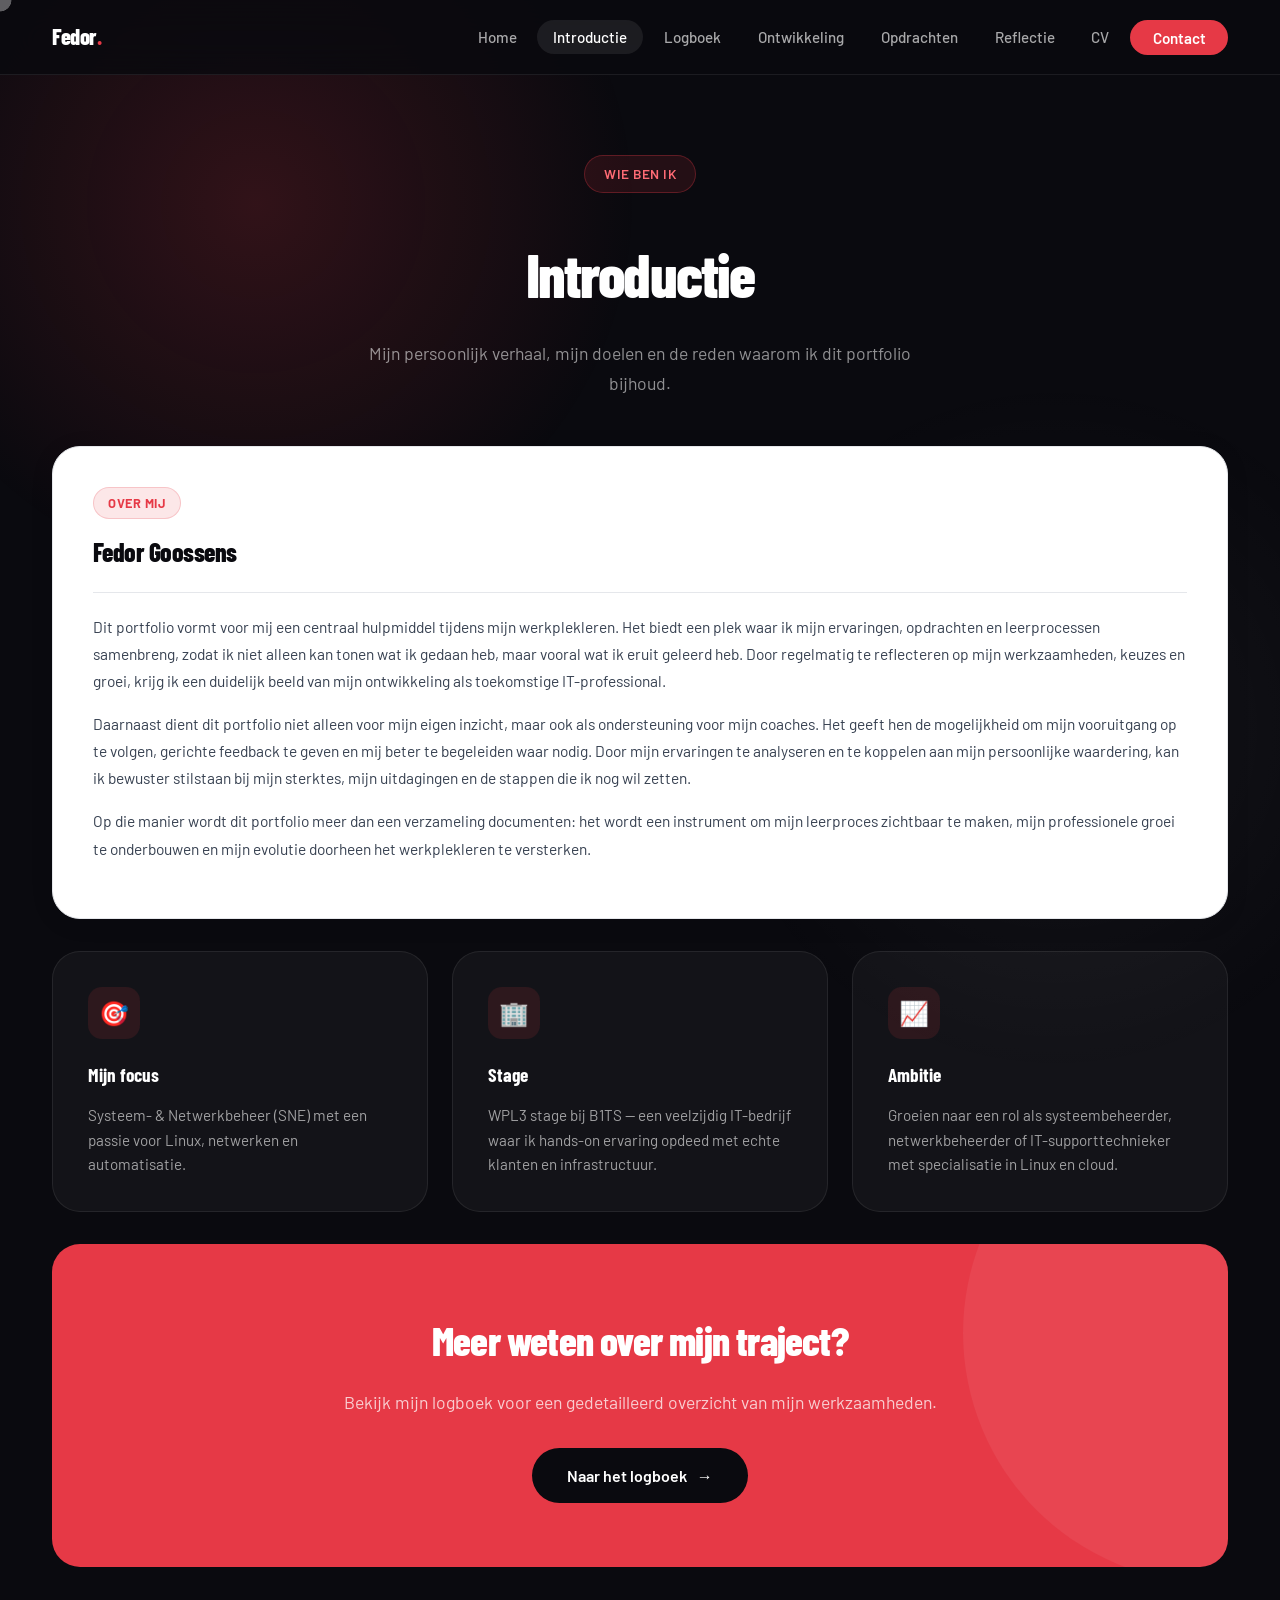
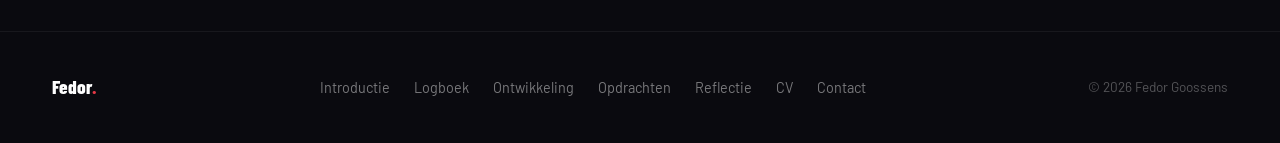
==== introductie.html @ 0ab0ee17 "Add files via upload" ====
<!DOCTYPE html>
<html lang="nl">
<head>
    <meta charset="UTF-8">
    <meta name="viewport" content="width=device-width, initial-scale=1.0">
    <title>Portfolio – Introductie</title>
    <link rel="stylesheet" href="https://cdnjs.cloudflare.com/ajax/libs/animate.css/4.1.1/animate.min.css">
    <link rel="stylesheet" href="style.css">
</head>
<body>

<header>
    <nav class="navbar">
        <a href="index.html" class="logo">Fedor<span>.</span></a>
        <ul class="nav-links" id="navLinks">
            <li><a href="index.html">Home</a></li>
            <li><a href="introductie.html" class="active">Introductie</a></li>
            <li><a href="logboek.html">Logboek</a></li>
            <li><a href="ontwikkeling.html">Ontwikkeling</a></li>
            <li><a href="opdrachten.html">Opdrachten</a></li>
            <li><a href="reflectie.html">Reflectie</a></li>
            <li><a href="cv.html">CV</a></li>
            <li><a href="contact.html" class="nav-cta">Contact</a></li>
        </ul>
        <div class="nav-toggle" id="navToggle">
            <span></span><span></span><span></span>
        </div>
    </nav>
</header>

<div class="page-header">
    <div class="container">
        <div class="hero-badge fade-up d1 sa-js" data-sa-anim="fadeInDown" data-sa-duration="600ms" data-sa-delay="0ms">Wie ben ik</div>
        <h1 class="fade-up d2 sa-js" data-sa-anim="fadeInUp" data-sa-duration="700ms" data-sa-delay="100ms">Introductie</h1>
        <p class="fade-up d3 sa-js" data-sa-anim="fadeInUp" data-sa-duration="700ms" data-sa-delay="200ms">Mijn persoonlijk verhaal, mijn doelen en de reden waarom ik dit portfolio bijhoud.</p>
    </div>
</div>

<div class="content-section">
    <div class="container">

        <div class="content-card fade-up d1 sa-js" data-sa-anim="fadeInUp" data-sa-duration="700ms" data-sa-delay="0ms">
            <div class="card-label">Over mij</div>
            <h2>Fedor Goossens</h2>
            <hr class="divider-card">
            <p>
                Dit portfolio vormt voor mij een centraal hulpmiddel tijdens mijn werkplekleren.
                Het biedt een plek waar ik mijn ervaringen, opdrachten en leerprocessen samenbreng,
                zodat ik niet alleen kan tonen wat ik gedaan heb, maar vooral wat ik eruit geleerd heb.
                Door regelmatig te reflecteren op mijn werkzaamheden, keuzes en groei, krijg ik een duidelijk beeld van mijn ontwikkeling als toekomstige IT-professional.
            </p>
            <p>
                Daarnaast dient dit portfolio niet alleen voor mijn eigen inzicht, maar ook als ondersteuning voor mijn coaches.
                Het geeft hen de mogelijkheid om mijn vooruitgang op te volgen, gerichte feedback te geven en mij beter te begeleiden waar nodig.
                Door mijn ervaringen te analyseren en te koppelen aan mijn persoonlijke waardering, kan ik bewuster stilstaan bij mijn sterktes, mijn uitdagingen en de stappen die ik nog wil zetten.
            </p>
            <p>
                Op die manier wordt dit portfolio meer dan een verzameling documenten:
                het wordt een instrument om mijn leerproces zichtbaar te maken, mijn professionele groei te onderbouwen
                en mijn evolutie doorheen het werkplekleren te versterken.
            </p>
        </div>

        <div class="grid-3 sa-js" data-sa-anim="fadeInUp" data-sa-duration="700ms" data-sa-delay="100ms" style="margin-bottom:2rem;">
            <div class="card-dark fade-up d2 sa-js" data-sa-anim="fadeInUp" data-sa-duration="600ms" data-sa-delay="100ms">
                <div class="card-icon" style="background:rgba(230,57,70,0.12);">🎯</div>
                <h3>Mijn focus</h3>
                <p>Systeem- & Netwerkbeheer (SNE) met een passie voor Linux, netwerken en automatisatie.</p>
            </div>
            <div class="card-dark fade-up d3 sa-js" data-sa-anim="fadeInUp" data-sa-duration="600ms" data-sa-delay="200ms">
                <div class="card-icon" style="background:rgba(230,57,70,0.12);">🏢</div>
                <h3>Stage</h3>
                <p>WPL3 stage bij B1TS — een veelzijdig IT-bedrijf waar ik hands-on ervaring opdeed met echte klanten en infrastructuur.</p>
            </div>
            <div class="card-dark fade-up d4 sa-js" data-sa-anim="fadeInUp" data-sa-duration="600ms" data-sa-delay="300ms">
                <div class="card-icon" style="background:rgba(230,57,70,0.12);">📈</div>
                <h3>Ambitie</h3>
                <p>Groeien naar een rol als systeembeheerder, netwerkbeheerder of IT-supporttechnieker met specialisatie in Linux en cloud.</p>
            </div>
        </div>

        <div class="cta-banner fade-up sa-js" data-sa-anim="fadeInUp" data-sa-duration="700ms">
            <h2>Meer weten over mijn traject?</h2>
            <p>Bekijk mijn logboek voor een gedetailleerd overzicht van mijn werkzaamheden.</p>
            <a href="logboek.html" class="btn btn-dark btn-arrow"><span>Naar het logboek</span></a>
        </div>

    </div>
</div>

<footer>
    <div class="container">
        <div class="footer-inner">
            <a href="index.html" class="footer-logo">Fedor<span>.</span></a>
            <div class="footer-links">
                <a href="introductie.html">Introductie</a>
                <a href="logboek.html">Logboek</a>
                <a href="ontwikkeling.html">Ontwikkeling</a>
                <a href="opdrachten.html">Opdrachten</a>
                <a href="reflectie.html">Reflectie</a>
                <a href="cv.html">CV</a>
                <a href="contact.html">Contact</a>
            </div>
            <span class="footer-copy">© 2026 Fedor Goossens</span>
        </div>
    </div>
</footer>

<script>
    const toggle = document.getElementById('navToggle');
    const links  = document.getElementById('navLinks');
    toggle.addEventListener('click', () => links.classList.toggle('open'));
</script>
    <script src="cursor.js"></script>
    <script src="scroll-animate.js"></script>
    <script>const sa = new ScrollAnimate();</script>
</body>
</html>
---- style.css ----
/* ============================================================
   FEDOR GOOSSENS – PORTFOLIO  |  style.css
   Dark theme · Rood/Wit glow · Klikkracht-geïnspireerd
   ============================================================ */

@import url('https://fonts.googleapis.com/css2?family=Barlow+Condensed:wght@600;700;800&family=Barlow:wght@300;400;500;600&display=swap');

/* ===== VARIABELEN ===== */
:root {
    --bg:           #0a0a0f;
    --bg-card:      #ffffff;
    --bg-card2:     #f8f8fc;
    --text-dark:    #0a0a0f;
    --text-white:   #ffffff;
    --text-muted:   #6b7280;
    --red:          #e63946;
    --red-glow:     rgba(230, 57, 70, 0.45);
    --red-soft:     rgba(230, 57, 70, 0.12);
    --white-glow:   rgba(255, 255, 255, 0.08);
    --border:       rgba(255,255,255,0.08);
    --border-card:  #e5e7eb;
    --radius-xl:    28px;
    --radius-lg:    20px;
    --radius-md:    14px;
    --radius-pill:  60px;
    --shadow-card:  0 4px 24px rgba(0,0,0,0.08);
    --shadow-hover: 0 20px 48px rgba(0,0,0,0.14);
    --transition:   all 0.3s cubic-bezier(0.4, 0, 0.2, 1);
}

/* ===== RESET ===== */
*, *::before, *::after {
    margin: 0;
    padding: 0;
    box-sizing: border-box;
}

html { scroll-behavior: smooth; }

body {
    background-color: var(--bg);
    font-family: 'Barlow', system-ui, sans-serif;
    color: var(--text-white);
    line-height: 1.6;
    -webkit-font-smoothing: antialiased;
    overflow-x: hidden;
}

/* ===== ACHTERGROND GLOW ===== */
body::before {
    content: '';
    position: fixed;
    top: -20%;
    left: -10%;
    width: 60vw;
    height: 60vw;
    background: radial-gradient(ellipse, rgba(230,57,70,0.18) 0%, transparent 70%);
    border-radius: 50%;
    pointer-events: none;
    z-index: 0;
    animation: glowPulse 8s ease-in-out infinite alternate;
}

body::after {
    content: '';
    position: fixed;
    bottom: -20%;
    right: -10%;
    width: 55vw;
    height: 55vw;
    background: radial-gradient(ellipse, rgba(255,255,255,0.05) 0%, transparent 70%);
    border-radius: 50%;
    pointer-events: none;
    z-index: 0;
    animation: glowPulse 10s ease-in-out infinite alternate-reverse;
}

@keyframes glowPulse {
    0%   { opacity: 0.6; transform: scale(1); }
    100% { opacity: 1;   transform: scale(1.1); }
}

/* ===== FADE-IN ANIMATIES ===== */
@keyframes fadeUp {
    from { opacity: 0; transform: translateY(32px); }
    to   { opacity: 1; transform: translateY(0); }
}

@keyframes fadeIn {
    from { opacity: 0; }
    to   { opacity: 1; }
}

.fade-up {
    opacity: 0;
    animation: fadeUp 0.7s cubic-bezier(0.4,0,0.2,1) forwards;
}

.fade-up.d1 { animation-delay: 0.1s; }
.fade-up.d2 { animation-delay: 0.2s; }
.fade-up.d3 { animation-delay: 0.3s; }
.fade-up.d4 { animation-delay: 0.4s; }
.fade-up.d5 { animation-delay: 0.5s; }
.fade-up.d6 { animation-delay: 0.6s; }

/* ===== CONTAINER ===== */
.container {
    max-width: 1240px;
    margin: 0 auto;
    padding: 0 2rem;
    position: relative;
    z-index: 1;
}

/* ===== NAVIGATIE ===== */
header {
    position: sticky;
    top: 0;
    z-index: 100;
    background: rgba(10, 10, 15, 0.85);
    backdrop-filter: blur(20px);
    -webkit-backdrop-filter: blur(20px);
    border-bottom: 1px solid var(--border);
}

.navbar {
    display: flex;
    justify-content: space-between;
    align-items: center;
    padding: 1.2rem 2rem;
    max-width: 1240px;
    margin: 0 auto;
}

.logo {
    font-family: 'Barlow Condensed', sans-serif;
    font-size: 1.4rem;
    font-weight: 800;
    color: var(--text-white);
    text-decoration: none;
    letter-spacing: -0.02em;
}

.logo span {
    color: var(--red);
}

.nav-links {
    display: flex;
    align-items: center;
    gap: 0.3rem;
    list-style: none;
}

.nav-links a {
    text-decoration: none;
    color: rgba(255,255,255,0.65);
    font-weight: 500;
    font-size: 0.95rem;
    padding: 0.5rem 1rem;
    border-radius: var(--radius-pill);
    transition: var(--transition);
    position: relative;
}

.nav-links a:hover,
.nav-links a.active {
    color: var(--text-white);
    background: rgba(255,255,255,0.08);
}

.nav-cta {
    background: var(--red) !important;
    color: var(--text-white) !important;
    padding: 0.55rem 1.4rem !important;
    border-radius: var(--radius-pill) !important;
    font-weight: 600 !important;
    overflow: hidden;
    position: relative;
}

.nav-cta::after {
    content: '';
    position: absolute;
    inset: 0;
    background: rgba(255,255,255,0);
    transition: var(--transition);
}

.nav-cta:hover::after {
    background: rgba(255,255,255,0.12);
}

/* Hamburger menu (mobiel) */
.nav-toggle {
    display: none;
    flex-direction: column;
    gap: 5px;
    cursor: pointer;
    padding: 4px;
}

.nav-toggle span {
    width: 24px;
    height: 2px;
    background: var(--text-white);
    border-radius: 2px;
    transition: var(--transition);
}

/* ===== HERO SECTION ===== */
.hero {
    padding: 7rem 0 5rem;
    position: relative;
    z-index: 1;
    text-align: center;
}

.hero-badge {
    display: inline-flex;
    align-items: center;
    gap: 0.5rem;
    background: rgba(230,57,70,0.12);
    border: 1px solid rgba(230,57,70,0.3);
    color: #ff6b75;
    padding: 0.45rem 1.2rem;
    border-radius: var(--radius-pill);
    font-size: 0.85rem;
    font-weight: 600;
    margin-bottom: 2rem;
    letter-spacing: 0.5px;
    text-transform: uppercase;
}

.hero h1 {
    font-family: 'Barlow Condensed', sans-serif;
    font-size: clamp(2.8rem, 7vw, 5.5rem);
    font-weight: 800;
    line-height: 1.05;
    letter-spacing: -0.03em;
    margin-bottom: 1.5rem;
    color: var(--text-white);
}

.hero h1 .highlight {
    color: var(--red);
}

.hero p {
    font-size: 1.2rem;
    color: rgba(255,255,255,0.6);
    max-width: 600px;
    margin: 0 auto 2.5rem;
    line-height: 1.7;
}

/* ===== KNOPPEN ===== */
.btn {
    display: inline-flex;
    align-items: center;
    gap: 0.6rem;
    padding: 0.9rem 2.2rem;
    border-radius: var(--radius-pill);
    font-size: 1rem;
    font-weight: 600;
    text-decoration: none;
    cursor: pointer;
    border: none;
    transition: var(--transition);
    position: relative;
    overflow: hidden;
    font-family: 'Barlow', sans-serif;
}

.btn::before {
    content: '';
    position: absolute;
    left: -100%;
    top: 0;
    width: 100%;
    height: 100%;
    background: rgba(255,255,255,0.15);
    transition: left 0.35s cubic-bezier(0.4,0,0.2,1);
    z-index: 0;
}

.btn:hover::before {
    left: 0;
}

.btn span, .btn svg {
    position: relative;
    z-index: 1;
}

.btn-primary {
    background: var(--red);
    color: white;
    box-shadow: 0 0 24px rgba(230,57,70,0.35);
}

.btn-primary:hover {
    transform: translateY(-2px);
    box-shadow: 0 0 36px rgba(230,57,70,0.55);
}

.btn-outline {
    background: transparent;
    color: var(--text-white);
    border: 1.5px solid rgba(255,255,255,0.25);
}

.btn-outline:hover {
    border-color: rgba(255,255,255,0.6);
    transform: translateY(-2px);
}

.btn-dark {
    background: var(--text-dark);
    color: white;
}

.btn-dark:hover {
    background: #1a1a2e;
    transform: translateY(-2px);
}

.btn-arrow::after {
    content: '→';
    transition: transform 0.3s ease;
}

.btn-arrow:hover::after {
    transform: translateX(4px);
}

/* ===== KAARTJES ===== */
.card {
    background: var(--bg-card);
    border-radius: var(--radius-xl);
    padding: 2.2rem;
    border: 1px solid var(--border-card);
    box-shadow: var(--shadow-card);
    transition: var(--transition);
    color: var(--text-dark);
}

.card:hover {
    transform: translateY(-6px);
    box-shadow: var(--shadow-hover);
}

.card h2, .card h3 {
    color: var(--text-dark);
    font-family: 'Barlow Condensed', sans-serif;
}

.card p, .card li {
    color: #4b5563;
}

/* ===== SECTIES ===== */
section {
    padding: 5rem 0;
    position: relative;
    z-index: 1;
}

.section-label {
    display: inline-block;
    font-size: 0.8rem;
    font-weight: 700;
    letter-spacing: 2px;
    text-transform: uppercase;
    color: var(--red);
    margin-bottom: 1rem;
}

.section-title {
    font-family: 'Barlow Condensed', sans-serif;
    font-size: clamp(1.8rem, 4vw, 2.8rem);
    font-weight: 800;
    letter-spacing: -0.02em;
    margin-bottom: 1rem;
    color: var(--text-white);
    line-height: 1.15;
}

.section-subtitle {
    color: rgba(255,255,255,0.55);
    font-size: 1.1rem;
    max-width: 580px;
    line-height: 1.7;
    margin-bottom: 3rem;
}

/* ===== GRID ===== */
.grid-3 {
    display: grid;
    grid-template-columns: repeat(3, 1fr);
    gap: 1.5rem;
}

.grid-2 {
    display: grid;
    grid-template-columns: repeat(2, 1fr);
    gap: 1.5rem;
}

/* ===== KAART ICOON ===== */
.card-icon {
    width: 52px;
    height: 52px;
    border-radius: 14px;
    background: var(--red-soft);
    display: flex;
    align-items: center;
    justify-content: center;
    font-size: 1.5rem;
    margin-bottom: 1.3rem;
}

/* ===== DARK CARD (op donkere achtergrond) ===== */
.card-dark {
    background: rgba(255,255,255,0.04);
    border: 1px solid rgba(255,255,255,0.08);
    border-radius: var(--radius-xl);
    padding: 2.2rem;
    color: var(--text-white);
    transition: var(--transition);
}

.card-dark:hover {
    background: rgba(255,255,255,0.07);
    border-color: rgba(230,57,70,0.3);
    transform: translateY(-4px);
}

.card-dark h3 {
    font-family: 'Barlow Condensed', sans-serif;
    font-size: 1.2rem;
    font-weight: 700;
    margin-bottom: 0.8rem;
    color: var(--text-white);
}

.card-dark p {
    color: rgba(255,255,255,0.6);
    font-size: 0.95rem;
    line-height: 1.6;
}

/* ===== CTA BANNER ===== */
.cta-banner {
    background: var(--red);
    border-radius: var(--radius-xl);
    padding: 4rem 3rem;
    text-align: center;
    position: relative;
    overflow: hidden;
}

.cta-banner::before {
    content: '';
    position: absolute;
    top: -50%;
    right: -20%;
    width: 500px;
    height: 500px;
    background: rgba(255,255,255,0.06);
    border-radius: 50%;
    pointer-events: none;
}

.cta-banner h2 {
    font-family: 'Barlow Condensed', sans-serif;
    font-size: clamp(1.8rem, 4vw, 2.5rem);
    font-weight: 800;
    color: white;
    margin-bottom: 1rem;
    letter-spacing: -0.02em;
}

.cta-banner p {
    color: rgba(255,255,255,0.75);
    font-size: 1.1rem;
    margin-bottom: 2rem;
}

/* ===== PDF BOX ===== */
.pdf-box {
    background: var(--bg-card);
    border: 1px solid var(--border-card);
    border-radius: var(--radius-lg);
    padding: 1.4rem 1.8rem;
    display: flex;
    align-items: center;
    justify-content: space-between;
    gap: 1rem;
    margin-bottom: 1rem;
    transition: var(--transition);
}

.pdf-box:hover {
    border-color: var(--red);
    box-shadow: 0 0 0 1px var(--red);
    transform: translateY(-2px);
}

.pdf-box strong {
    color: var(--text-dark);
    font-weight: 600;
    font-size: 0.95rem;
}

.pdf-box a {
    display: inline-flex;
    align-items: center;
    gap: 0.5rem;
    background: var(--text-dark);
    color: white;
    padding: 0.55rem 1.3rem;
    border-radius: var(--radius-pill);
    text-decoration: none;
    font-size: 0.9rem;
    font-weight: 600;
    transition: var(--transition);
    white-space: nowrap;
    flex-shrink: 0;
}

.pdf-box a:hover {
    background: var(--red);
}

/* ===== AFBEELDINGEN ===== */
.img-card {
    width: 100%;
    border-radius: var(--radius-lg);
    overflow: hidden;
    box-shadow: var(--shadow-card);
}

.img-card img {
    width: 100%;
    height: auto;
    display: block;
    object-fit: contain;
}

/* ===== LIJST STIJLEN ===== */
.styled-list {
    list-style: none;
    padding: 0;
}

.styled-list li {
    padding: 0.6rem 0;
    padding-left: 1.6rem;
    position: relative;
    color: #4b5563;
    font-size: 0.95rem;
}

.styled-list li::before {
    content: '';
    position: absolute;
    left: 0;
    top: 50%;
    transform: translateY(-50%);
    width: 8px;
    height: 8px;
    border-radius: 50%;
    background: var(--red);
}

/* ===== TAGS / PILLS ===== */
.tag {
    display: inline-block;
    background: var(--red-soft);
    color: var(--red);
    border: 1px solid rgba(230,57,70,0.2);
    padding: 0.3rem 0.9rem;
    border-radius: var(--radius-pill);
    font-size: 0.82rem;
    font-weight: 600;
    margin: 0.2rem;
}

/* ===== STAP INDICATOR ===== */
.step-number {
    font-family: 'Barlow Condensed', sans-serif;
    font-size: 0.75rem;
    font-weight: 800;
    letter-spacing: 1px;
    color: rgba(255,255,255,0.2);
    text-transform: uppercase;
    margin-bottom: 0.5rem;
}

/* ===== DIVIDER ===== */
.divider {
    border: none;
    border-top: 1px solid rgba(255,255,255,0.06);
    margin: 1.5rem 0;
}

.divider-card {
    border: none;
    border-top: 1px solid var(--border-card);
    margin: 1.2rem 0;
}

/* ===== PAGE HEADER ===== */
.page-header {
    padding: 5rem 0 3rem;
    text-align: center;
}

.page-header h1 {
    font-family: 'Barlow Condensed', sans-serif;
    font-size: clamp(2.2rem, 5vw, 3.8rem);
    font-weight: 800;
    letter-spacing: -0.03em;
    margin-bottom: 1rem;
    color: var(--text-white);
}

.page-header p {
    color: rgba(255,255,255,0.55);
    font-size: 1.1rem;
    max-width: 580px;
    margin: 0 auto;
    line-height: 1.7;
}

/* ===== CONTENT SECTIES ===== */
.content-section {
    padding: 0 0 4rem;
}

.content-card {
    background: var(--bg-card);
    border-radius: var(--radius-xl);
    padding: 2.5rem;
    border: 1px solid var(--border-card);
    box-shadow: var(--shadow-card);
    margin-bottom: 2rem;
    transition: var(--transition);
}

.content-card:hover {
    box-shadow: var(--shadow-hover);
}

.content-card h2 {
    font-family: 'Barlow Condensed', sans-serif;
    font-size: 1.6rem;
    font-weight: 800;
    color: var(--text-dark);
    margin-bottom: 0.5rem;
    letter-spacing: -0.02em;
}

.content-card h3 {
    font-family: 'Barlow Condensed', sans-serif;
    font-size: 1.15rem;
    font-weight: 700;
    color: var(--text-dark);
    margin: 1.5rem 0 0.5rem;
}

.content-card h3:first-of-type {
    margin-top: 1rem;
}

.content-card p {
    color: #374151;
    line-height: 1.75;
    font-size: 0.97rem;
    margin-bottom: 1rem;
}

.content-card ul {
    padding-left: 0;
    list-style: none;
    margin: 0.8rem 0;
}

.content-card ul li {
    padding: 0.4rem 0 0.4rem 1.6rem;
    position: relative;
    color: #374151;
    font-size: 0.95rem;
}

.content-card ul li::before {
    content: '';
    position: absolute;
    left: 0;
    top: 50%;
    transform: translateY(-50%);
    width: 7px;
    height: 7px;
    border-radius: 50%;
    background: var(--red);
}

.content-card .card-label {
    display: inline-block;
    background: var(--red-soft);
    color: var(--red);
    border: 1px solid rgba(230,57,70,0.2);
    padding: 0.3rem 0.9rem;
    border-radius: var(--radius-pill);
    font-size: 0.8rem;
    font-weight: 700;
    letter-spacing: 0.5px;
    text-transform: uppercase;
    margin-bottom: 0.8rem;
}

/* ===== FORMULIER ===== */
.form-group {
    margin-bottom: 1.5rem;
}

.form-group label {
    display: block;
    font-weight: 600;
    font-size: 0.9rem;
    color: var(--text-dark);
    margin-bottom: 0.5rem;
}

.form-group input,
.form-group textarea {
    width: 100%;
    padding: 0.9rem 1.2rem;
    background: #f9fafb;
    border: 1.5px solid #e5e7eb;
    border-radius: var(--radius-md);
    font-size: 1rem;
    font-family: 'Barlow', sans-serif;
    color: var(--text-dark);
    outline: none;
    transition: var(--transition);
}

.form-group input:focus,
.form-group textarea:focus {
    border-color: var(--red);
    background: white;
    box-shadow: 0 0 0 3px rgba(230,57,70,0.1);
}

.form-group textarea {
    resize: vertical;
    min-height: 160px;
}

.form-row {
    display: grid;
    grid-template-columns: 1fr 1fr;
    gap: 1rem;
}

.submit-btn {
    width: 100%;
    background: var(--text-dark);
    color: white;
    border: none;
    padding: 1rem 2rem;
    border-radius: var(--radius-pill);
    font-size: 1rem;
    font-weight: 600;
    font-family: 'Barlow', sans-serif;
    cursor: pointer;
    transition: var(--transition);
    display: flex;
    align-items: center;
    justify-content: center;
    gap: 0.6rem;
    position: relative;
    overflow: hidden;
}

.submit-btn::before {
    content: '';
    position: absolute;
    left: -100%;
    top: 0;
    width: 100%;
    height: 100%;
    background: var(--red);
    transition: left 0.35s cubic-bezier(0.4,0,0.2,1);
    z-index: 1;
    pointer-events: none;
}

.submit-btn:hover::before {
    left: 0;
}

.submit-btn span {
    position: relative;
    z-index: 1;
}

.submit-btn:disabled {
    opacity: 0.6;
    cursor: not-allowed;
}

/* ===== STATUS BERICHTEN ===== */
.status-message {
    display: none;
    padding: 1rem 1.4rem;
    border-radius: var(--radius-md);
    margin-top: 1rem;
    font-weight: 500;
    font-size: 0.95rem;
}

.status-message.success {
    display: block;
    background: #f0fdf4;
    border: 1.5px solid #86efac;
    color: #166534;
}

.status-message.error {
    display: block;
    background: #fef2f2;
    border: 1.5px solid #fca5a5;
    color: #991b1b;
}

/* ===== CHECKBOX ===== */
.checkbox-group {
    display: flex;
    align-items: flex-start;
    gap: 0.8rem;
    margin-bottom: 1.5rem;
}

.checkbox-group input[type="checkbox"] {
    width: 18px;
    height: 18px;
    min-width: 18px;
    margin-top: 2px;
    accent-color: var(--text-dark);
    cursor: pointer;
}

.checkbox-group label {
    font-size: 0.88rem;
    color: #6b7280;
    line-height: 1.5;
    cursor: pointer;
}

/* ===== SETUP NOTICE ===== */
.setup-notice {
    background: #fffbeb;
    border: 1.5px solid #fcd34d;
    border-radius: var(--radius-lg);
    padding: 1.4rem 1.8rem;
    margin-bottom: 2rem;
    font-size: 0.88rem;
    color: #92400e;
    line-height: 1.6;
}

.setup-notice strong {
    display: block;
    margin-bottom: 0.4rem;
    font-size: 0.95rem;
}

.setup-notice ol {
    margin: 0.5rem 0 0 1.2rem;
}

.setup-notice li {
    margin-bottom: 0.25rem;
}

.setup-notice code {
    background: rgba(0,0,0,0.07);
    padding: 0.1rem 0.4rem;
    border-radius: 4px;
    font-family: monospace;
    font-size: 0.85rem;
}

/* ===== FOOTER ===== */
footer {
    border-top: 1px solid rgba(255,255,255,0.06);
    padding: 2.5rem 0;
    position: relative;
    z-index: 1;
}

.footer-inner {
    display: flex;
    justify-content: space-between;
    align-items: center;
    flex-wrap: wrap;
    gap: 1rem;
}

.footer-logo {
    font-family: 'Barlow Condensed', sans-serif;
    font-size: 1.2rem;
    font-weight: 800;
    color: var(--text-white);
    text-decoration: none;
}

.footer-logo span { color: var(--red); }

.footer-links {
    display: flex;
    gap: 1.5rem;
    flex-wrap: wrap;
}

.footer-links a {
    color: rgba(255,255,255,0.45);
    text-decoration: none;
    font-size: 0.9rem;
    transition: var(--transition);
}

.footer-links a:hover { color: var(--text-white); }

.footer-copy {
    color: rgba(255,255,255,0.3);
    font-size: 0.85rem;
}

/* ===== RESPONSIVE ===== */
@media (max-width: 1024px) {
    .grid-3 { grid-template-columns: repeat(2, 1fr); }
}

@media (max-width: 768px) {
    .navbar { padding: 1rem 1.5rem; }

    .nav-links {
        display: none;
        position: absolute;
        top: 100%;
        left: 0;
        right: 0;
        background: rgba(10,10,15,0.97);
        backdrop-filter: blur(20px);
        flex-direction: column;
        padding: 1.5rem;
        border-bottom: 1px solid var(--border);
        gap: 0.3rem;
    }

    .nav-links.open { display: flex; }
    .nav-links a { width: 100%; padding: 0.7rem 1rem; }
    .nav-toggle { display: flex; }

    .grid-3, .grid-2 { grid-template-columns: 1fr; }

    .hero { padding: 5rem 0 3.5rem; }

    .form-row { grid-template-columns: 1fr; }

    .pdf-box {
        flex-direction: column;
        align-items: flex-start;
    }

    .cta-banner { padding: 3rem 1.8rem; }

    .footer-inner { flex-direction: column; text-align: center; }
    .footer-links { justify-content: center; }
}

@media (max-width: 480px) {
    .container { padding: 0 1.2rem; }
    .content-card { padding: 1.8rem; }
    .page-header { padding: 4rem 0 2.5rem; }
}

/* ===== TERMINAL ===== */
#terminal-wrapper {
    border-radius: 12px;
    overflow: hidden;
    box-shadow:
        0 0 0 1px rgba(255,255,255,0.07),
        0 0 80px rgba(230,57,70,0.12),
        0 32px 64px rgba(0,0,0,0.7);
}

#terminal {
    background: #1a1a1a;
    font-family: 'Courier New', 'Lucida Console', monospace;
    font-size: 0.88rem;
    line-height: 1.55;
    display: flex;
    flex-direction: column;
    height: 520px;
    cursor: text;
}

/* Titelbalk — macOS stijl */
#terminal-titlebar {
    background: #2d2d2d;
    padding: 0.65rem 1rem;
    display: flex;
    align-items: center;
    gap: 0.5rem;
    border-bottom: 1px solid #111;
    user-select: none;
    flex-shrink: 0;
}

.t-dot {
    width: 13px;
    height: 13px;
    border-radius: 50%;
    display: inline-block;
    flex-shrink: 0;
}

#terminal-title {
    color: rgba(255,255,255,0.4);
    font-size: 0.78rem;
    font-family: -apple-system, BlinkMacSystemFont, sans-serif;
    position: absolute;
    left: 50%;
    transform: translateX(-50%);
    pointer-events: none;
}

/* Output gebied */
#terminal-output {
    flex: 1;
    padding: 1rem 1.4rem 0.5rem;
    overflow-y: auto;
    scroll-behavior: smooth;
    background: #1a1a1a;
}

#terminal-output::-webkit-scrollbar { width: 5px; }
#terminal-output::-webkit-scrollbar-track { background: #1a1a1a; }
#terminal-output::-webkit-scrollbar-thumb { background: #444; border-radius: 4px; }
#terminal-output::-webkit-scrollbar-thumb:hover { background: #666; }

/* Input lijn onderaan */
#terminal-input-line {
    display: flex;
    align-items: center;
    padding: 0.5rem 1.4rem 0.8rem;
    background: #1a1a1a;
    flex-shrink: 0;
    border-top: 1px solid #2a2a2a;
}

.t-prompt {
    color: #e63946;
    font-family: 'Courier New', monospace;
    font-size: 0.88rem;
    white-space: nowrap;
    font-weight: 700;
    flex-shrink: 0;
}

#terminal-input {
    flex: 1;
    background: transparent;
    border: none;
    outline: none;
    color: #f0f0f0;
    font-family: 'Courier New', monospace;
    font-size: 0.88rem;
    caret-color: #e63946;
    min-width: 0;
}

/* Tekst kleuren */
.t-welcome { color: #ccc; margin-bottom: 0.8rem; line-height: 1.7; }
.t-line {
    display: block;
    margin: 0;
    padding: 0.05rem 0;
    color: #ccc;
    white-space: pre-wrap;
    word-break: break-word;
    font-size: 0.88rem;
    line-height: 1.55;
}
.t-blank { display: block; height: 0.6rem; }
.t-cmd-echo { color: #888; }
.t-red    { color: #e63946; font-weight: 600; }
.t-white  { color: #ffffff; font-weight: 600; }
.t-muted  { color: #666; }
.t-green  { color: #3fb950; }
.t-yellow { color: #e3b341; }
.t-cyan   { color: #79c0ff; }
.t-bold   { font-weight: 700; }

.t-link {
    color: #e63946;
    text-decoration: underline;
    cursor: pointer;
}
.t-link:hover { color: #ff8088; }

.t-table-key { color: #79c0ff; display: inline-block; min-width: 140px; }
.t-table-val { color: #ccc; }

/* Cursor knippert */
@keyframes blink { 0%,100%{opacity:1} 50%{opacity:0} }
#terminal-input { animation: none; }

@media (max-width: 768px) {
    #terminal { height: 420px; font-size: 0.8rem; }
    #terminal-output { padding: 0.8rem 1rem 0.4rem; }
    #terminal-input-line { padding: 0.4rem 1rem 0.7rem; }
    .t-line { font-size: 0.8rem; }
}
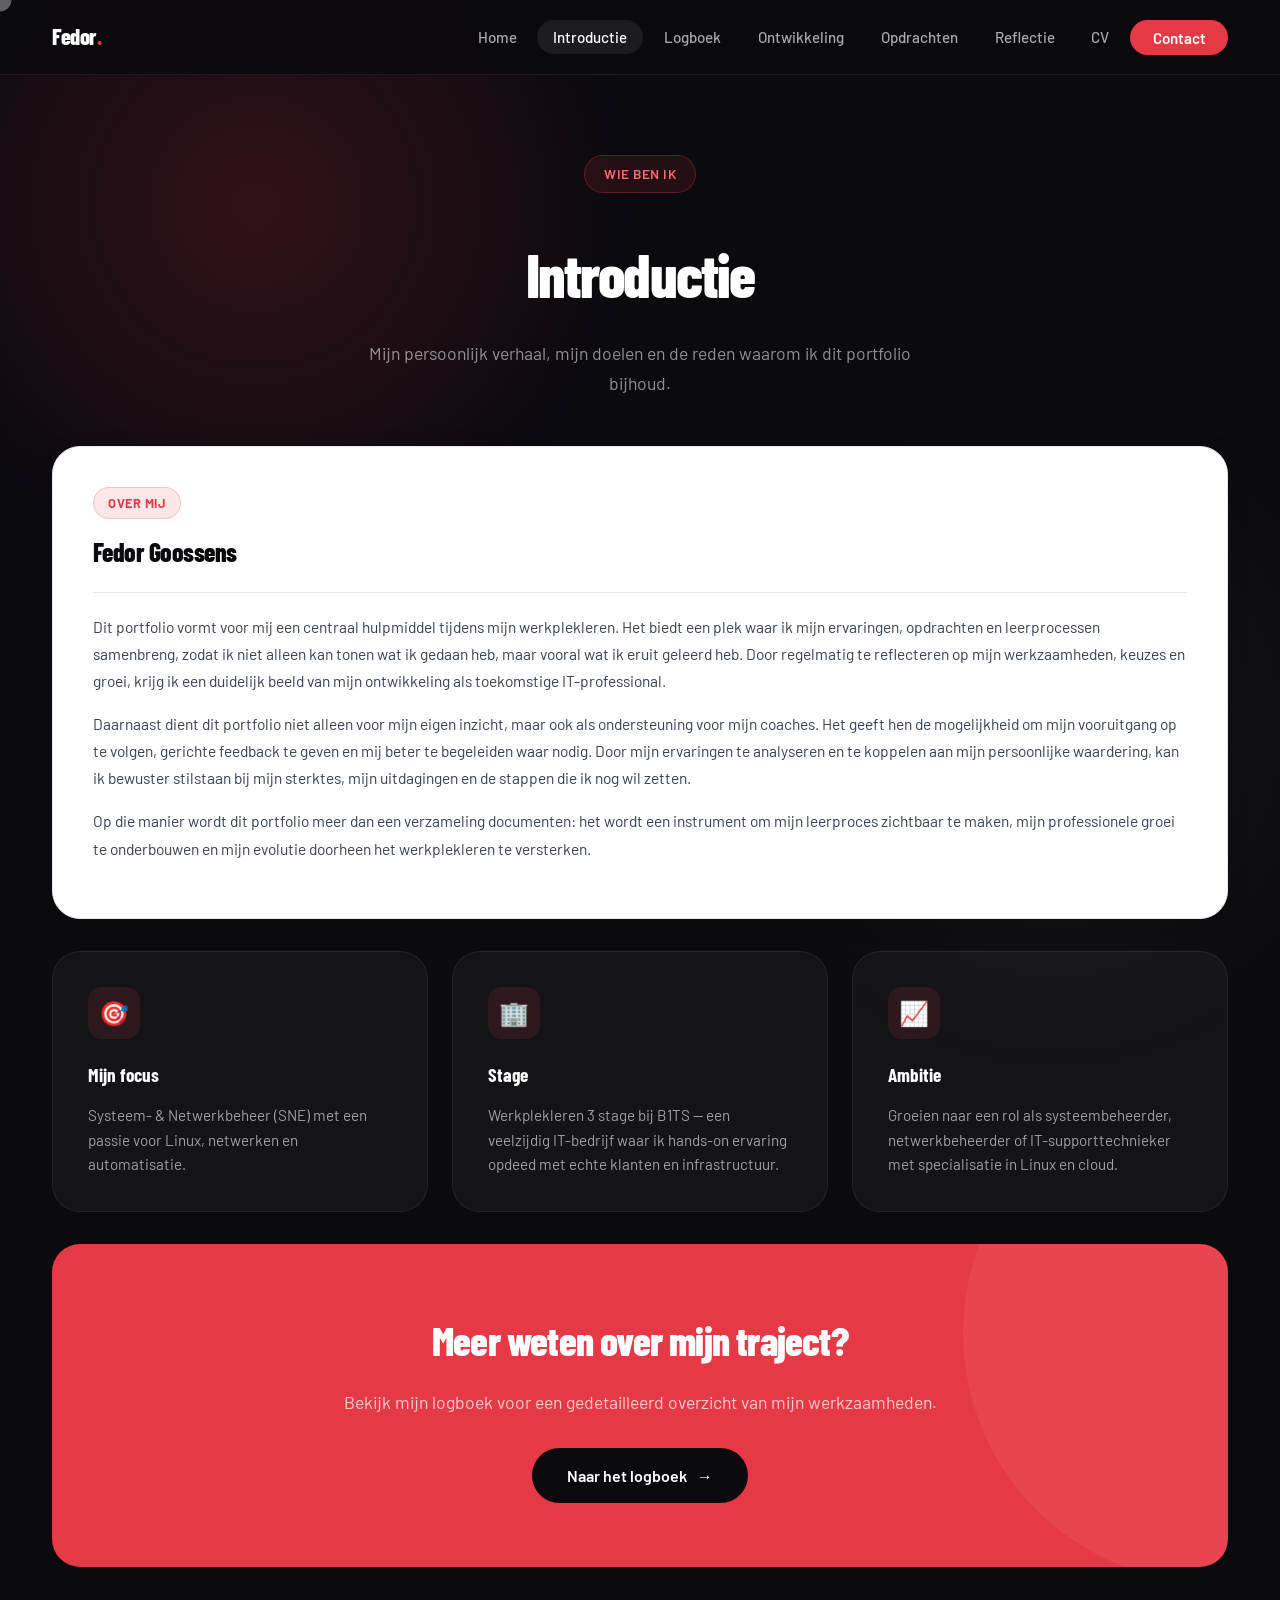
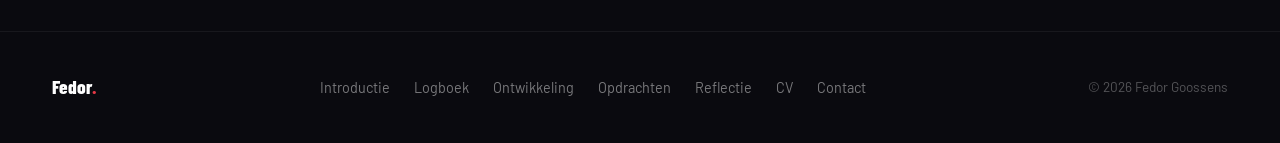
==== commit 6e9a0052: "Update stage description in introductie.html" ====
--- a/introductie.html
+++ b/introductie.html
@@ -70,7 +70,7 @@
             <div class="card-dark fade-up d3 sa-js" data-sa-anim="fadeInUp" data-sa-duration="600ms" data-sa-delay="200ms">
                 <div class="card-icon" style="background:rgba(230,57,70,0.12);">🏢</div>
                 <h3>Stage</h3>
-                <p>WPL3 stage bij B1TS — een veelzijdig IT-bedrijf waar ik hands-on ervaring opdeed met echte klanten en infrastructuur.</p>
+                <p>Werkplekleren 3 stage bij B1TS — een veelzijdig IT-bedrijf waar ik hands-on ervaring opdeed met echte klanten en infrastructuur.</p>
             </div>
             <div class="card-dark fade-up d4 sa-js" data-sa-anim="fadeInUp" data-sa-duration="600ms" data-sa-delay="300ms">
                 <div class="card-icon" style="background:rgba(230,57,70,0.12);">📈</div>
